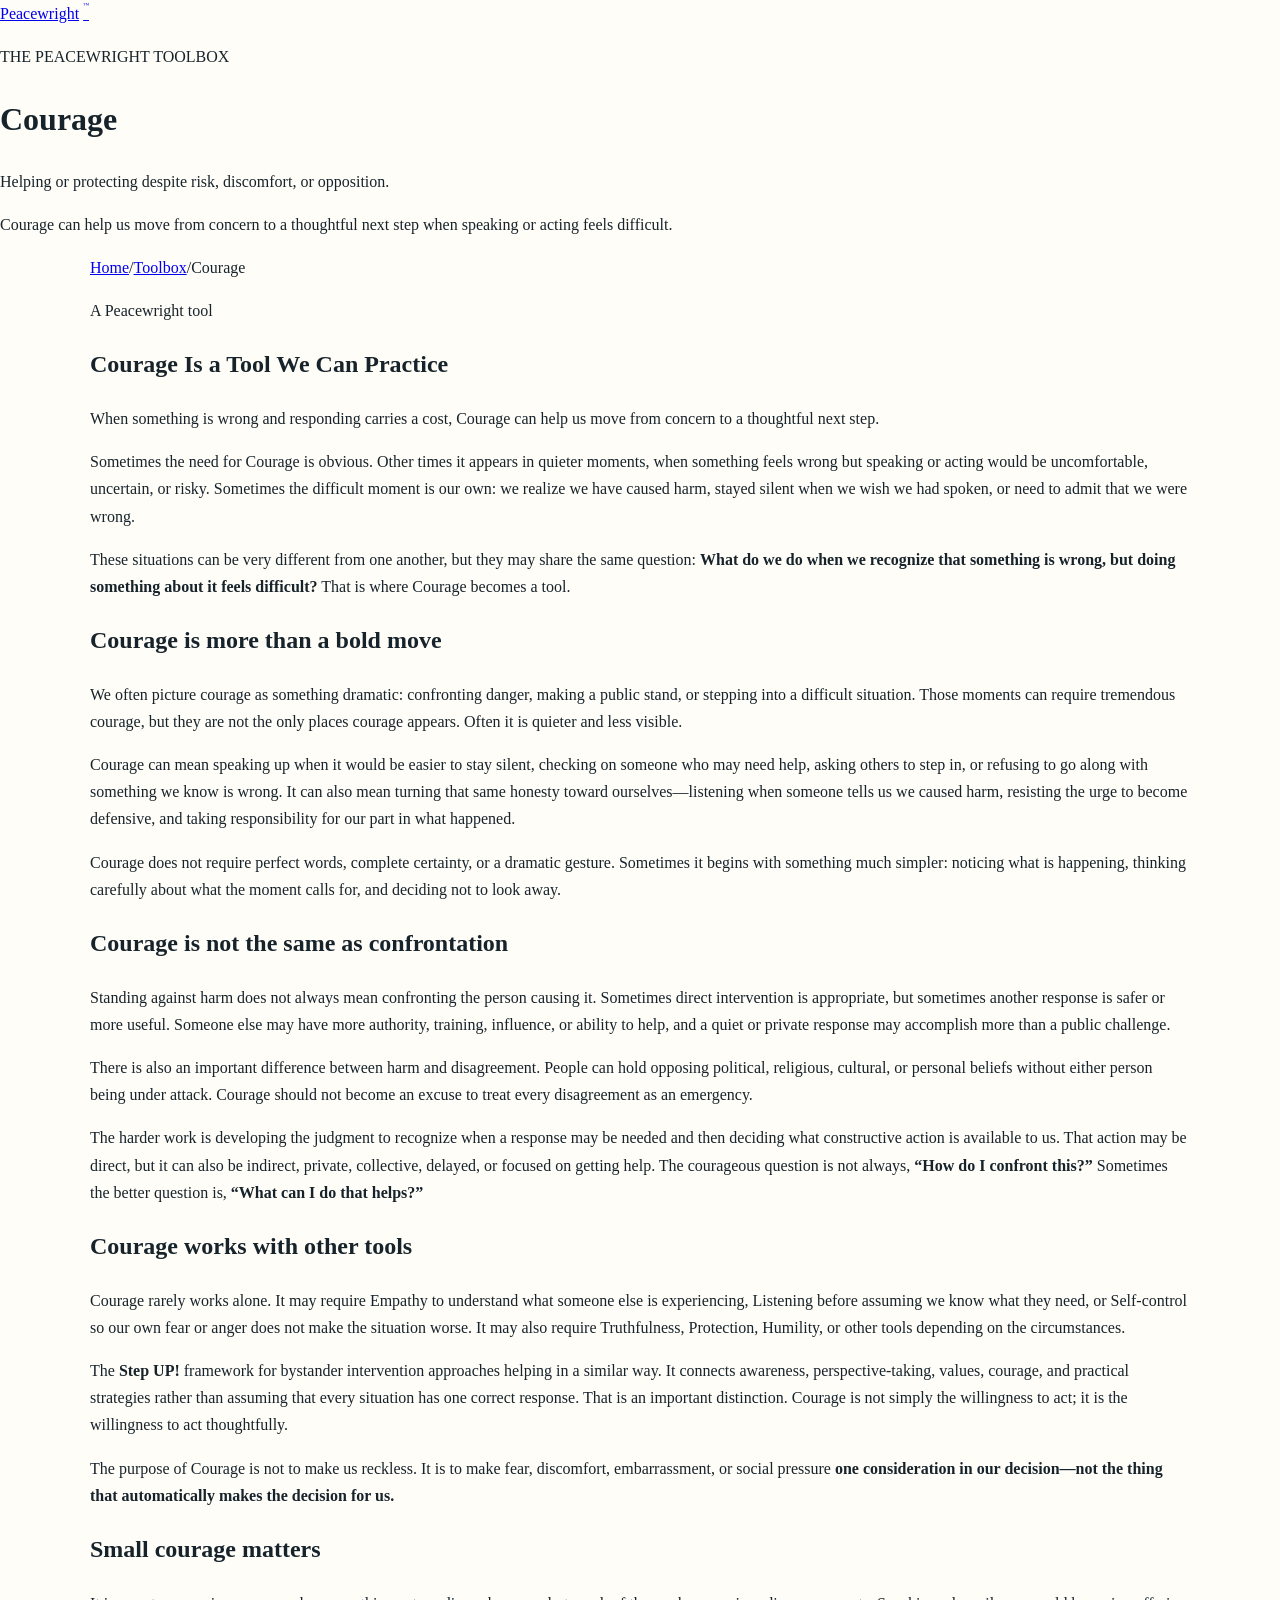
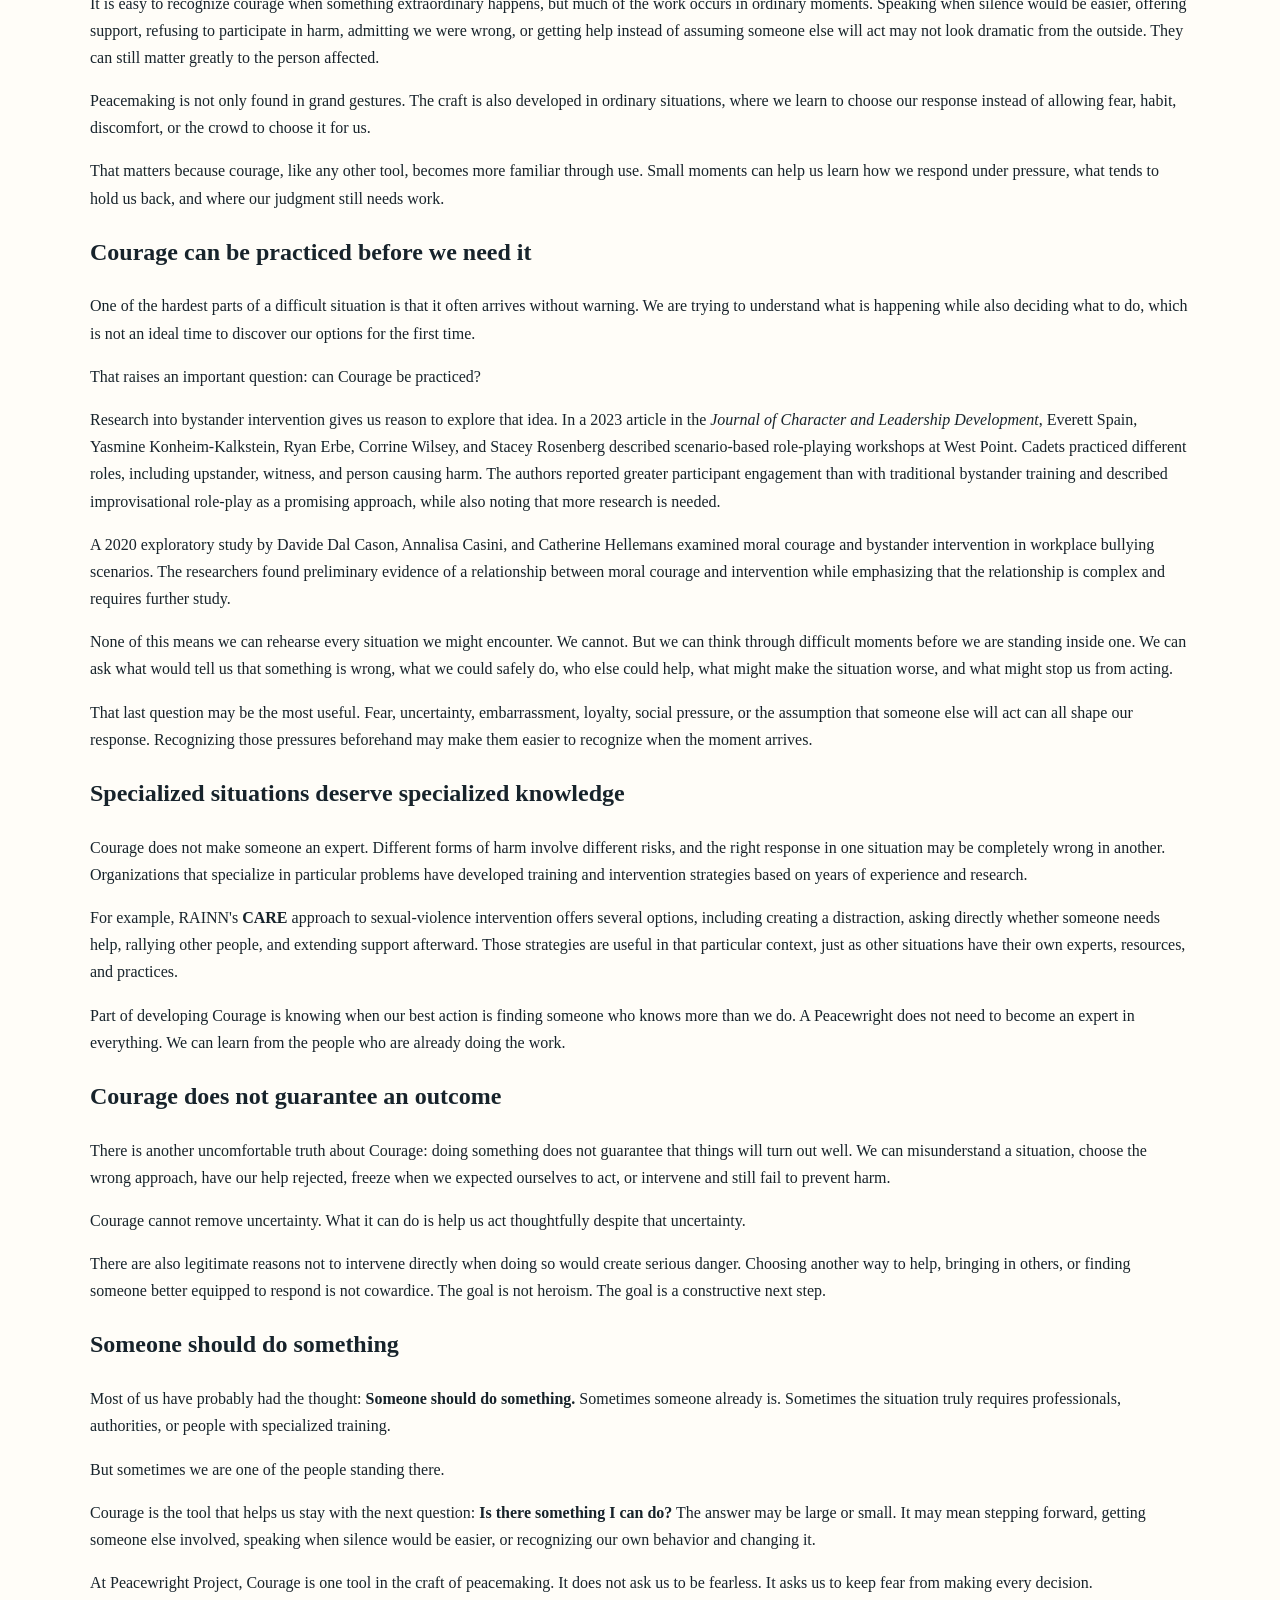
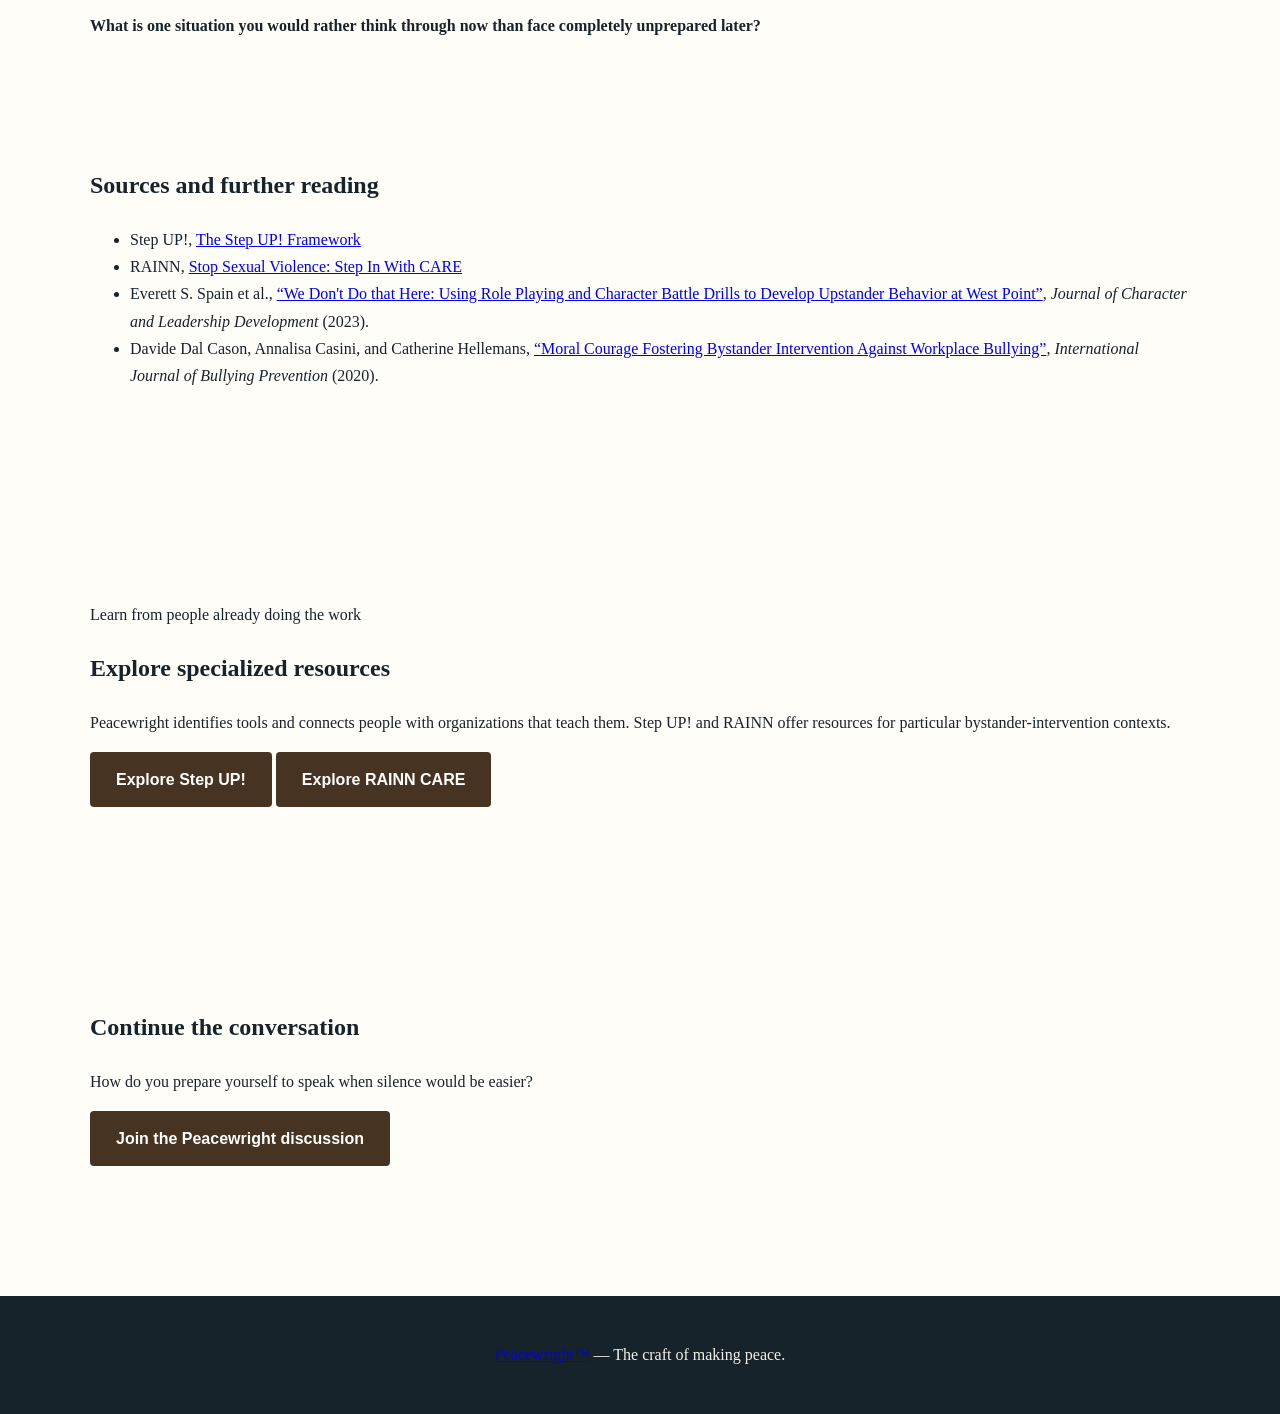
==== tools/courage/index.html @ bc04f687 "Add Courage tool page" ====
<!DOCTYPE html>
<html lang="en">
<head>
    <meta charset="UTF-8">
    <meta name="viewport" content="width=device-width, initial-scale=1.0">
    <title>Courage Is a Tool We Can Practice | Peacewright</title>
    <meta name="description" content="Explore Courage as a tool in the craft of peacemaking: how we can respond thoughtfully when doing what seems right feels difficult.">
    <link rel="stylesheet" href="../../styles.css">
    <link rel="canonical" href="https://peacewright.org/tools/courage/">
</head>
<body class="tool-page">
    <header class="tool-header">
        <a class="tool-home" href="../../" aria-label="Peacewright home">Peacewright<span class="tm">™</span></a>
        <p class="tool-kicker">THE PEACEWRIGHT TOOLBOX</p>
        <h1>Courage</h1>
        <p class="tool-definition">Helping or protecting despite risk, discomfort, or opposition.</p>
        <p class="tool-lede">Courage can help us move from concern to a thoughtful next step when speaking or acting feels difficult.</p>
    </header>

    <main class="tool-main">
        <nav class="breadcrumbs" aria-label="Breadcrumb">
            <a href="../../">Home</a><span aria-hidden="true">/</span><a href="../../#toolbox">Toolbox</a><span aria-hidden="true">/</span><span aria-current="page">Courage</span>
        </nav>

        <article class="courage-article">
            <header class="article-heading">
                <p class="eyebrow">A Peacewright tool</p>
                <h2>Courage Is a Tool We Can Practice</h2>
                <p class="article-deck">When something is wrong and responding carries a cost, Courage can help us move from concern to a thoughtful next step.</p>
            </header>

            <p>Sometimes the need for Courage is obvious. Other times it appears in quieter moments, when something feels wrong but speaking or acting would be uncomfortable, uncertain, or risky. Sometimes the difficult moment is our own: we realize we have caused harm, stayed silent when we wish we had spoken, or need to admit that we were wrong.</p>

            <p>These situations can be very different from one another, but they may share the same question: <strong>What do we do when we recognize that something is wrong, but doing something about it feels difficult?</strong> That is where Courage becomes a tool.</p>

            <h2>Courage is more than a bold move</h2>
            <p>We often picture courage as something dramatic: confronting danger, making a public stand, or stepping into a difficult situation. Those moments can require tremendous courage, but they are not the only places courage appears. Often it is quieter and less visible.</p>

            <p>Courage can mean speaking up when it would be easier to stay silent, checking on someone who may need help, asking others to step in, or refusing to go along with something we know is wrong. It can also mean turning that same honesty toward ourselves—listening when someone tells us we caused harm, resisting the urge to become defensive, and taking responsibility for our part in what happened.</p>

            <p>Courage does not require perfect words, complete certainty, or a dramatic gesture. Sometimes it begins with something much simpler: noticing what is happening, thinking carefully about what the moment calls for, and deciding not to look away.</p>

            <h2>Courage is not the same as confrontation</h2>
            <p>Standing against harm does not always mean confronting the person causing it. Sometimes direct intervention is appropriate, but sometimes another response is safer or more useful. Someone else may have more authority, training, influence, or ability to help, and a quiet or private response may accomplish more than a public challenge.</p>

            <p>There is also an important difference between harm and disagreement. People can hold opposing political, religious, cultural, or personal beliefs without either person being under attack. Courage should not become an excuse to treat every disagreement as an emergency.</p>

            <p>The harder work is developing the judgment to recognize when a response may be needed and then deciding what constructive action is available to us. That action may be direct, but it can also be indirect, private, collective, delayed, or focused on getting help. The courageous question is not always, <strong>“How do I confront this?”</strong> Sometimes the better question is, <strong>“What can I do that helps?”</strong></p>

            <h2>Courage works with other tools</h2>
            <p>Courage rarely works alone. It may require Empathy to understand what someone else is experiencing, Listening before assuming we know what they need, or Self-control so our own fear or anger does not make the situation worse. It may also require Truthfulness, Protection, Humility, or other tools depending on the circumstances.</p>

            <p>The <strong>Step UP!</strong> framework for bystander intervention approaches helping in a similar way. It connects awareness, perspective-taking, values, courage, and practical strategies rather than assuming that every situation has one correct response. That is an important distinction. Courage is not simply the willingness to act; it is the willingness to act thoughtfully.</p>

            <p>The purpose of Courage is not to make us reckless. It is to make fear, discomfort, embarrassment, or social pressure <strong>one consideration in our decision—not the thing that automatically makes the decision for us.</strong></p>

            <h2>Small courage matters</h2>
            <p>It is easy to recognize courage when something extraordinary happens, but much of the work occurs in ordinary moments. Speaking when silence would be easier, offering support, refusing to participate in harm, admitting we were wrong, or getting help instead of assuming someone else will act may not look dramatic from the outside. They can still matter greatly to the person affected.</p>

            <p>Peacemaking is not only found in grand gestures. The craft is also developed in ordinary situations, where we learn to choose our response instead of allowing fear, habit, discomfort, or the crowd to choose it for us.</p>

            <p>That matters because courage, like any other tool, becomes more familiar through use. Small moments can help us learn how we respond under pressure, what tends to hold us back, and where our judgment still needs work.</p>

            <h2>Courage can be practiced before we need it</h2>
            <p>One of the hardest parts of a difficult situation is that it often arrives without warning. We are trying to understand what is happening while also deciding what to do, which is not an ideal time to discover our options for the first time.</p>

            <p>That raises an important question: can Courage be practiced?</p>

            <p>Research into bystander intervention gives us reason to explore that idea. In a 2023 article in the <em>Journal of Character and Leadership Development</em>, Everett Spain, Yasmine Konheim-Kalkstein, Ryan Erbe, Corrine Wilsey, and Stacey Rosenberg described scenario-based role-playing workshops at West Point. Cadets practiced different roles, including upstander, witness, and person causing harm. The authors reported greater participant engagement than with traditional bystander training and described improvisational role-play as a promising approach, while also noting that more research is needed.</p>

            <p>A 2020 exploratory study by Davide Dal Cason, Annalisa Casini, and Catherine Hellemans examined moral courage and bystander intervention in workplace bullying scenarios. The researchers found preliminary evidence of a relationship between moral courage and intervention while emphasizing that the relationship is complex and requires further study.</p>

            <p>None of this means we can rehearse every situation we might encounter. We cannot. But we can think through difficult moments before we are standing inside one. We can ask what would tell us that something is wrong, what we could safely do, who else could help, what might make the situation worse, and what might stop us from acting.</p>

            <p>That last question may be the most useful. Fear, uncertainty, embarrassment, loyalty, social pressure, or the assumption that someone else will act can all shape our response. Recognizing those pressures beforehand may make them easier to recognize when the moment arrives.</p>

            <h2>Specialized situations deserve specialized knowledge</h2>
            <p>Courage does not make someone an expert. Different forms of harm involve different risks, and the right response in one situation may be completely wrong in another. Organizations that specialize in particular problems have developed training and intervention strategies based on years of experience and research.</p>

            <p>For example, RAINN's <strong>CARE</strong> approach to sexual-violence intervention offers several options, including creating a distraction, asking directly whether someone needs help, rallying other people, and extending support afterward. Those strategies are useful in that particular context, just as other situations have their own experts, resources, and practices.</p>

            <p>Part of developing Courage is knowing when our best action is finding someone who knows more than we do. A Peacewright does not need to become an expert in everything. We can learn from the people who are already doing the work.</p>

            <h2>Courage does not guarantee an outcome</h2>
            <p>There is another uncomfortable truth about Courage: doing something does not guarantee that things will turn out well. We can misunderstand a situation, choose the wrong approach, have our help rejected, freeze when we expected ourselves to act, or intervene and still fail to prevent harm.</p>

            <p>Courage cannot remove uncertainty. What it can do is help us act thoughtfully despite that uncertainty.</p>

            <p>There are also legitimate reasons not to intervene directly when doing so would create serious danger. Choosing another way to help, bringing in others, or finding someone better equipped to respond is not cowardice. The goal is not heroism. The goal is a constructive next step.</p>

            <h2>Someone should do something</h2>
            <p>Most of us have probably had the thought: <strong>Someone should do something.</strong> Sometimes someone already is. Sometimes the situation truly requires professionals, authorities, or people with specialized training.</p>

            <p>But sometimes we are one of the people standing there.</p>

            <p>Courage is the tool that helps us stay with the next question: <strong>Is there something I can do?</strong> The answer may be large or small. It may mean stepping forward, getting someone else involved, speaking when silence would be easier, or recognizing our own behavior and changing it.</p>

            <p>At Peacewright Project, Courage is one tool in the craft of peacemaking. It does not ask us to be fearless. It asks us to keep fear from making every decision.</p>

            <p class="closing-question"><strong>What is one situation you would rather think through now than face completely unprepared later?</strong></p>

            <section class="further-reading" aria-labelledby="sources-heading">
                <h2 id="sources-heading">Sources and further reading</h2>
                <ul>
                    <li>Step UP!, <a href="https://stepupprogram.org/how/the-step-up-framework/">The Step UP! Framework</a></li>
                    <li>RAINN, <a href="https://rainn.org/show-up-speak-out-step-in/stop-sexual-violence-step-in-with-care/">Stop Sexual Violence: Step In With CARE</a></li>
                    <li>Everett S. Spain et al., <a href="https://jcldusafa.org/index.php/jcld/article/view/263">“We Don't Do that Here: Using Role Playing and Character Battle Drills to Develop Upstander Behavior at West Point”</a>, <em>Journal of Character and Leadership Development</em> (2023).</li>
                    <li>Davide Dal Cason, Annalisa Casini, and Catherine Hellemans, <a href="https://research.dial.uclouvain.be/entities/publication/ced82fe0-127d-44bb-bb39-7b3b0241374c">“Moral Courage Fostering Bystander Intervention Against Workplace Bullying”</a>, <em>International Journal of Bullying Prevention</em> (2020).</li>
                </ul>
            </section>
        </article>

        <section class="learn-more" aria-labelledby="learn-more-heading">
            <p class="eyebrow">Learn from people already doing the work</p>
            <h2 id="learn-more-heading">Explore specialized resources</h2>
            <p>Peacewright identifies tools and connects people with organizations that teach them. Step UP! and RAINN offer resources for particular bystander-intervention contexts.</p>
            <div class="resource-links">
                <a class="button" href="https://stepupprogram.org/how/the-step-up-framework/" rel="noopener noreferrer">Explore Step UP!</a>
                <a class="button button-secondary" href="https://rainn.org/show-up-speak-out-step-in/stop-sexual-violence-step-in-with-care/" rel="noopener noreferrer">Explore RAINN CARE</a>
            </div>
        </section>

        <section class="continue-conversation" aria-labelledby="discussion-heading">
            <h2 id="discussion-heading">Continue the conversation</h2>
            <p>How do you prepare yourself to speak when silence would be easier?</p>
            <a class="button" href="https://www.reddit.com/r/Peacewright/" rel="noopener noreferrer">Join the Peacewright discussion</a>
        </section>
    </main>

    <footer>
        <p><a href="../../">Peacewright™</a> — The craft of making peace.</p>
    </footer>
</body>
</html>
---- styles.css ----
/* ------------------------------
   Peacewright Project
   The Craft of Making Peace
   ------------------------------ */

:root {
    --ink: #17232b;
    --cream: #f5f0e6;
    --paper: #fffdf8;
    --wood: #765536;
    --wood-dark: #463321;
    --brass: #b99a62;
    --muted: #667078;
}

* {
    box-sizing: border-box;
}

html {
    scroll-behavior: smooth;
}

body {
    margin: 0;
    font-family: Georgia, "Times New Roman", serif;
    color: var(--ink);
    background: var(--paper);
    line-height: 1.7;
}


/* HERO */

.hero {
    min-height: 620px;
    display: flex;
    align-items: center;
    justify-content: center;
    text-align: center;

    padding: 80px 24px;

    background:
        linear-gradient(
            rgba(20, 27, 31, 0.90),
            rgba(35, 32, 27, 0.92)
        ),
        linear-gradient(
            135deg,
            #25343d,
            #4a3929
        );

    color: var(--cream);
}

.hero-content {
    max-width: 900px;
}

.project-name {
    margin-bottom: 15px;
    font-family: Arial, Helvetica, sans-serif;
    font-size: 0.85rem;
    letter-spacing: 0.25em;
    color: var(--brass);
}

.hero h1 {
    margin: 0;
    font-family: Arial, Helvetica, sans-serif;
    font-size: clamp(3.5rem, 10vw, 7.5rem);
    letter-spacing: 0.04em;
    line-height: 1;
}

.tm {
    font-size: 0.18em;
    vertical-align: top;
    margin-left: 4px;
}

.tagline {
    margin: 24px 0 45px;
    font-size: clamp(1.4rem, 3vw, 2rem);
    font-style: italic;
    color: #ddd0b7;
}


/* DEFINITION */

.definition {
    max-width: 600px;
    margin: 0 auto;
    padding: 25px 30px;

    border-top: 1px solid var(--brass);
    border-bottom: 1px solid var(--brass);

    font-size: 1.1rem;
}

.definition p {
    margin: 4px 0;
}

.definition strong {
    font-size: 1.25rem;
}


/* MAIN */

main {
    width: min(1100px, 90%);
    margin: 0 auto;
}

section {
    padding: 90px 0;
}


/* INTRO */

.intro {
    max-width: 760px;
    margin: 0 auto;
    text-align: center;
}

.intro h2,
.open-project h2,
.conversation h2,
.social h2 {
    font-family: Arial, Helvetica, sans-serif;
    font-size: clamp(2rem, 5vw, 3rem);
    line-height: 1.2;
}

.intro p {
    font-size: 1.2rem;
}

.apprentices {
    margin-top: 35px;
    font-size: 1.5rem !important;
    font-style: italic;
    color: var(--wood);
}


/* THREE PILLARS */

.pillars {
    display: grid;
    grid-template-columns: repeat(3, 1fr);
    gap: 30px;

    border-top: 1px solid #ddd5c7;
    border-bottom: 1px solid #ddd5c7;
}

.pillars article {
    padding: 35px;
    background: var(--cream);
    border-top: 4px solid var(--wood);
}

.pillars h3 {
    margin-top: 0;

    font-family: Arial, Helvetica, sans-serif;
    font-size: 1.6rem;
}

.pillars p {
    margin-bottom: 0;
}


/* OPEN PROJECT */

.open-project,
.conversation,
.social {
    max-width: 760px;
    margin: 0 auto;
    text-align: center;
}

.open-project p,
.conversation p,
.social p {
    font-size: 1.15rem;
    margin-bottom: 35px;
}

.button {
    display: inline-block;

    padding: 14px 26px;

    background: var(--wood-dark);
    color: white;

    font-family: Arial, Helvetica, sans-serif;
    font-weight: bold;

    text-decoration: none;
    border-radius: 4px;

    transition: transform 0.2s ease,
                background 0.2s ease;
}

.button:hover,
.button:focus-visible {
    background: var(--wood);
    transform: translateY(-2px);
}

.button:focus-visible,
.social-links a:focus-visible {
    outline: 3px solid var(--brass);
    outline-offset: 3px;
}


/* CONVERSATION */

.conversation {
    max-width: 860px;
    padding: 65px 50px;
    background: var(--cream);
    border-top: 4px solid var(--brass);
}

.conversation .eyebrow {
    margin: 0 0 12px;
    font-family: Arial, Helvetica, sans-serif;
    font-size: 0.85rem;
    font-weight: bold;
    letter-spacing: 0.18em;
    text-transform: uppercase;
    color: var(--wood);
}

.conversation h2 {
    margin-top: 0;
}

.conversation p {
    max-width: 680px;
    margin-left: auto;
    margin-right: auto;
}


/* SOCIAL LINKS */

.social {
    padding-top: 75px;
}

.social-links {
    display: flex;
    flex-wrap: wrap;
    justify-content: center;
    gap: 12px;
    margin: 0;
    padding: 0;
    list-style: none;
}

.social-links a {
    display: inline-block;
    padding: 9px 15px;
    border: 1px solid #cfc5b4;
    border-radius: 4px;
    color: var(--wood-dark);
    font-family: Arial, Helvetica, sans-serif;
    font-size: 0.95rem;
    font-weight: bold;
    text-decoration: none;
    transition: background 0.2s ease,
                border-color 0.2s ease;
}

.social-links a:hover,
.social-links a:focus-visible {
    background: var(--cream);
    border-color: var(--wood);
}


/* FOOTER */

footer {
    margin-top: 40px;
    padding: 45px 20px;

    text-align: center;

    background: var(--ink);
    color: var(--cream);
}

footer p {
    margin: 0;
}


/* MOBILE */

@media (max-width: 750px) {

    .hero {
        min-height: 540px;
    }

    .pillars {
        grid-template-columns: 1fr;
    }

    section {
        padding: 65px 0;
    }

    .definition {
        padding: 22px 10px;
    }

    .conversation {
        padding: 50px 24px;
    }
}
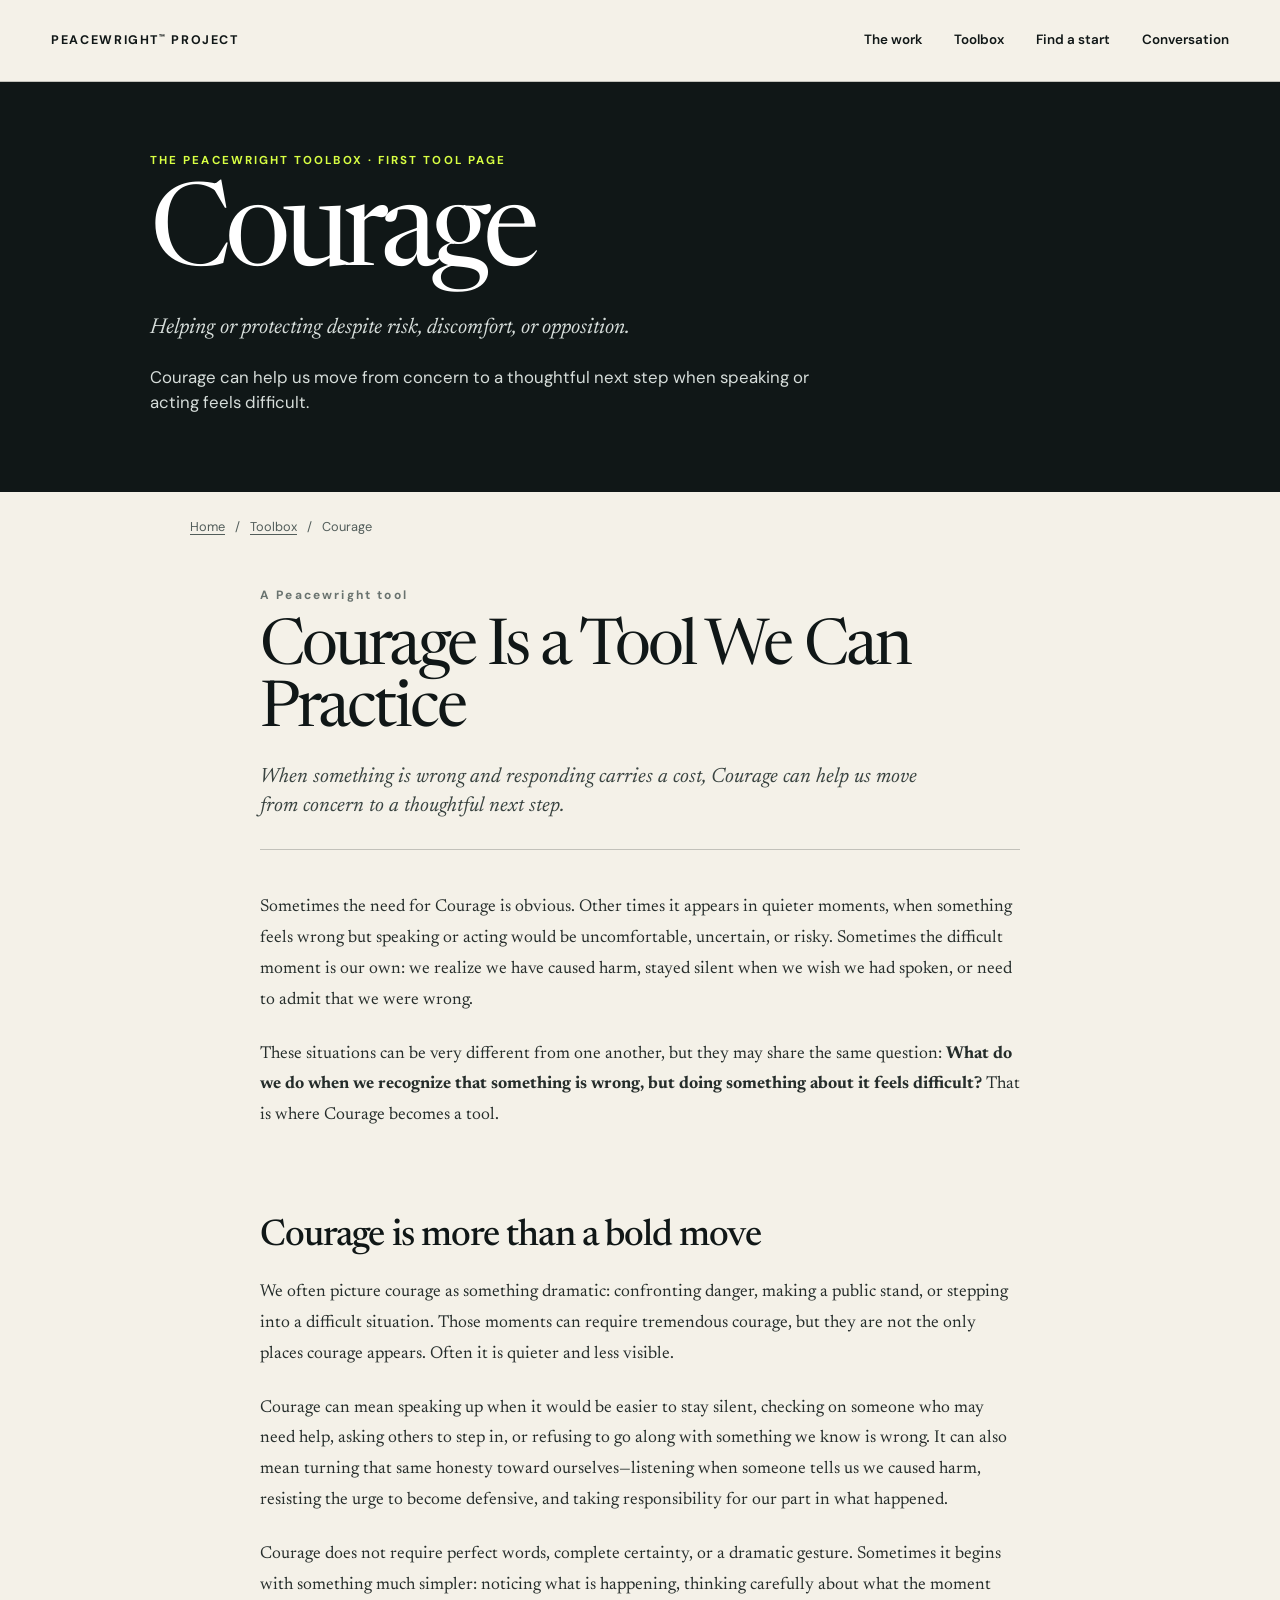
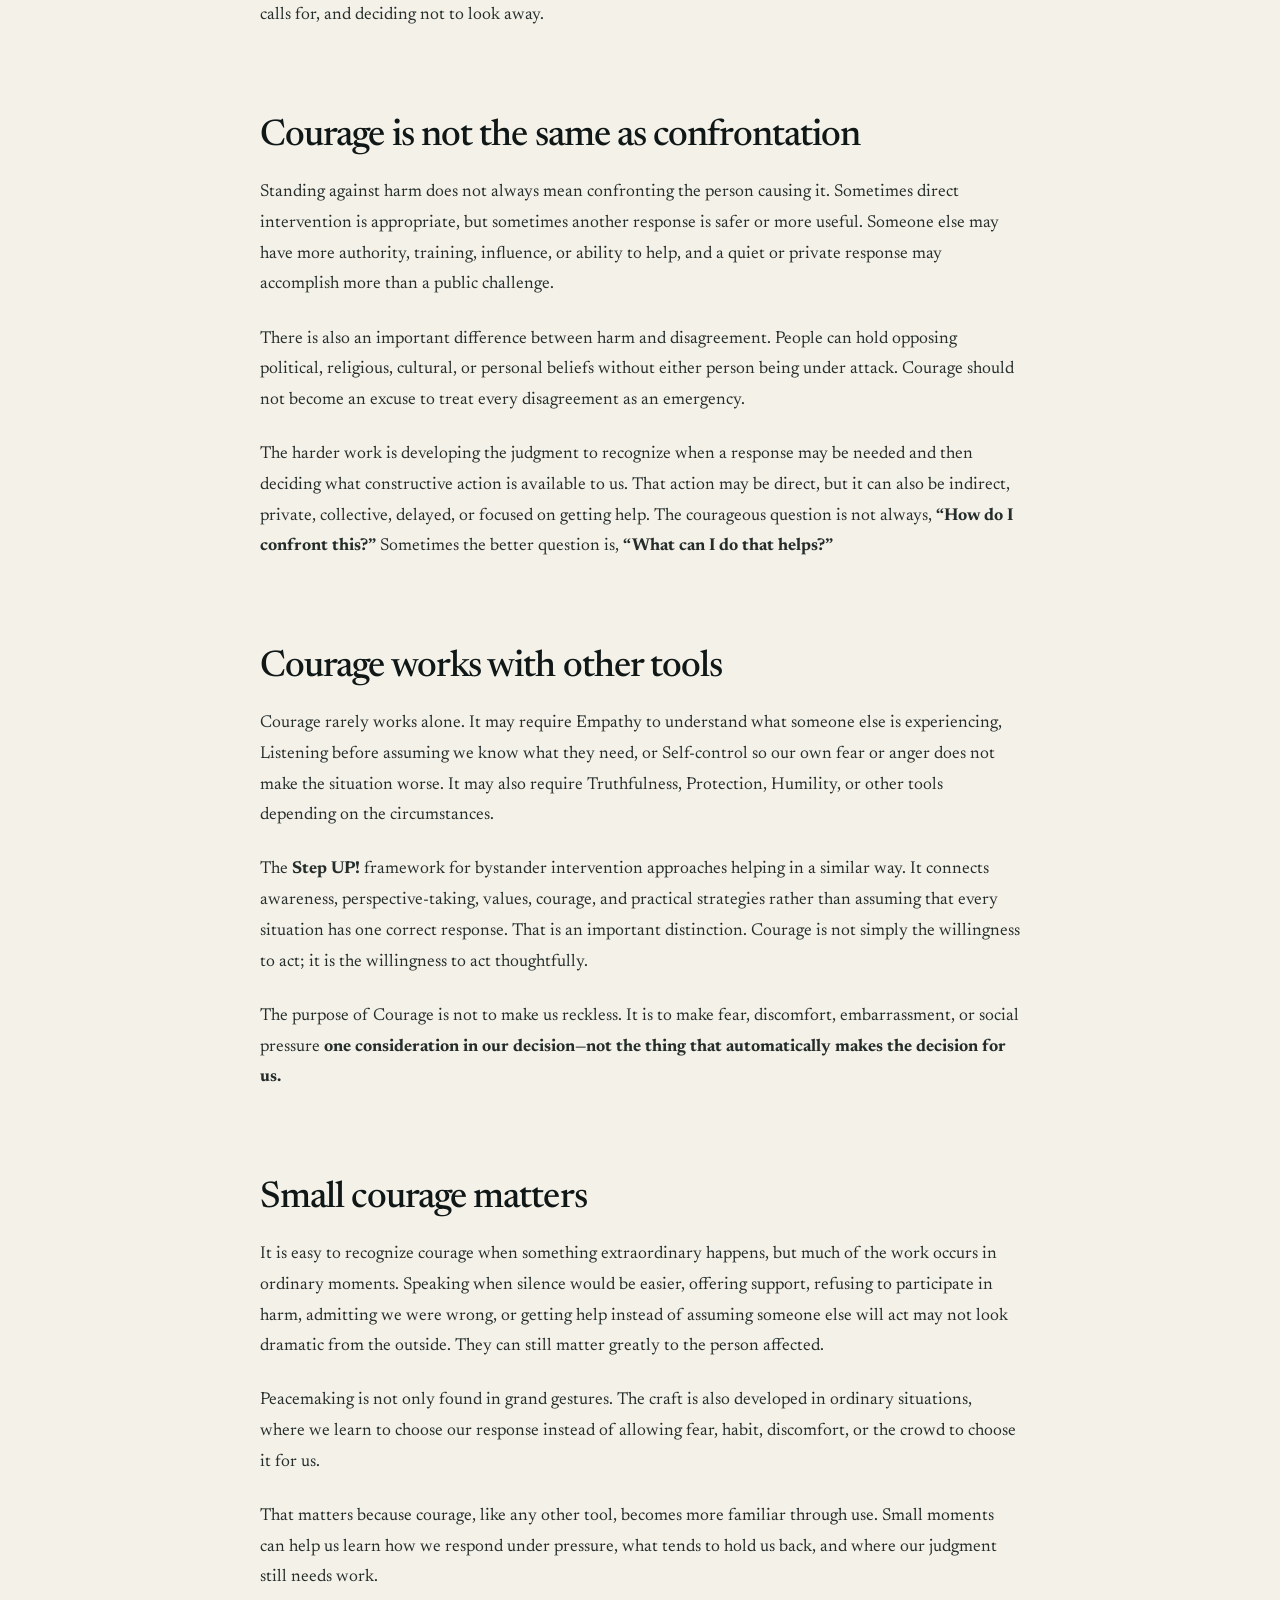
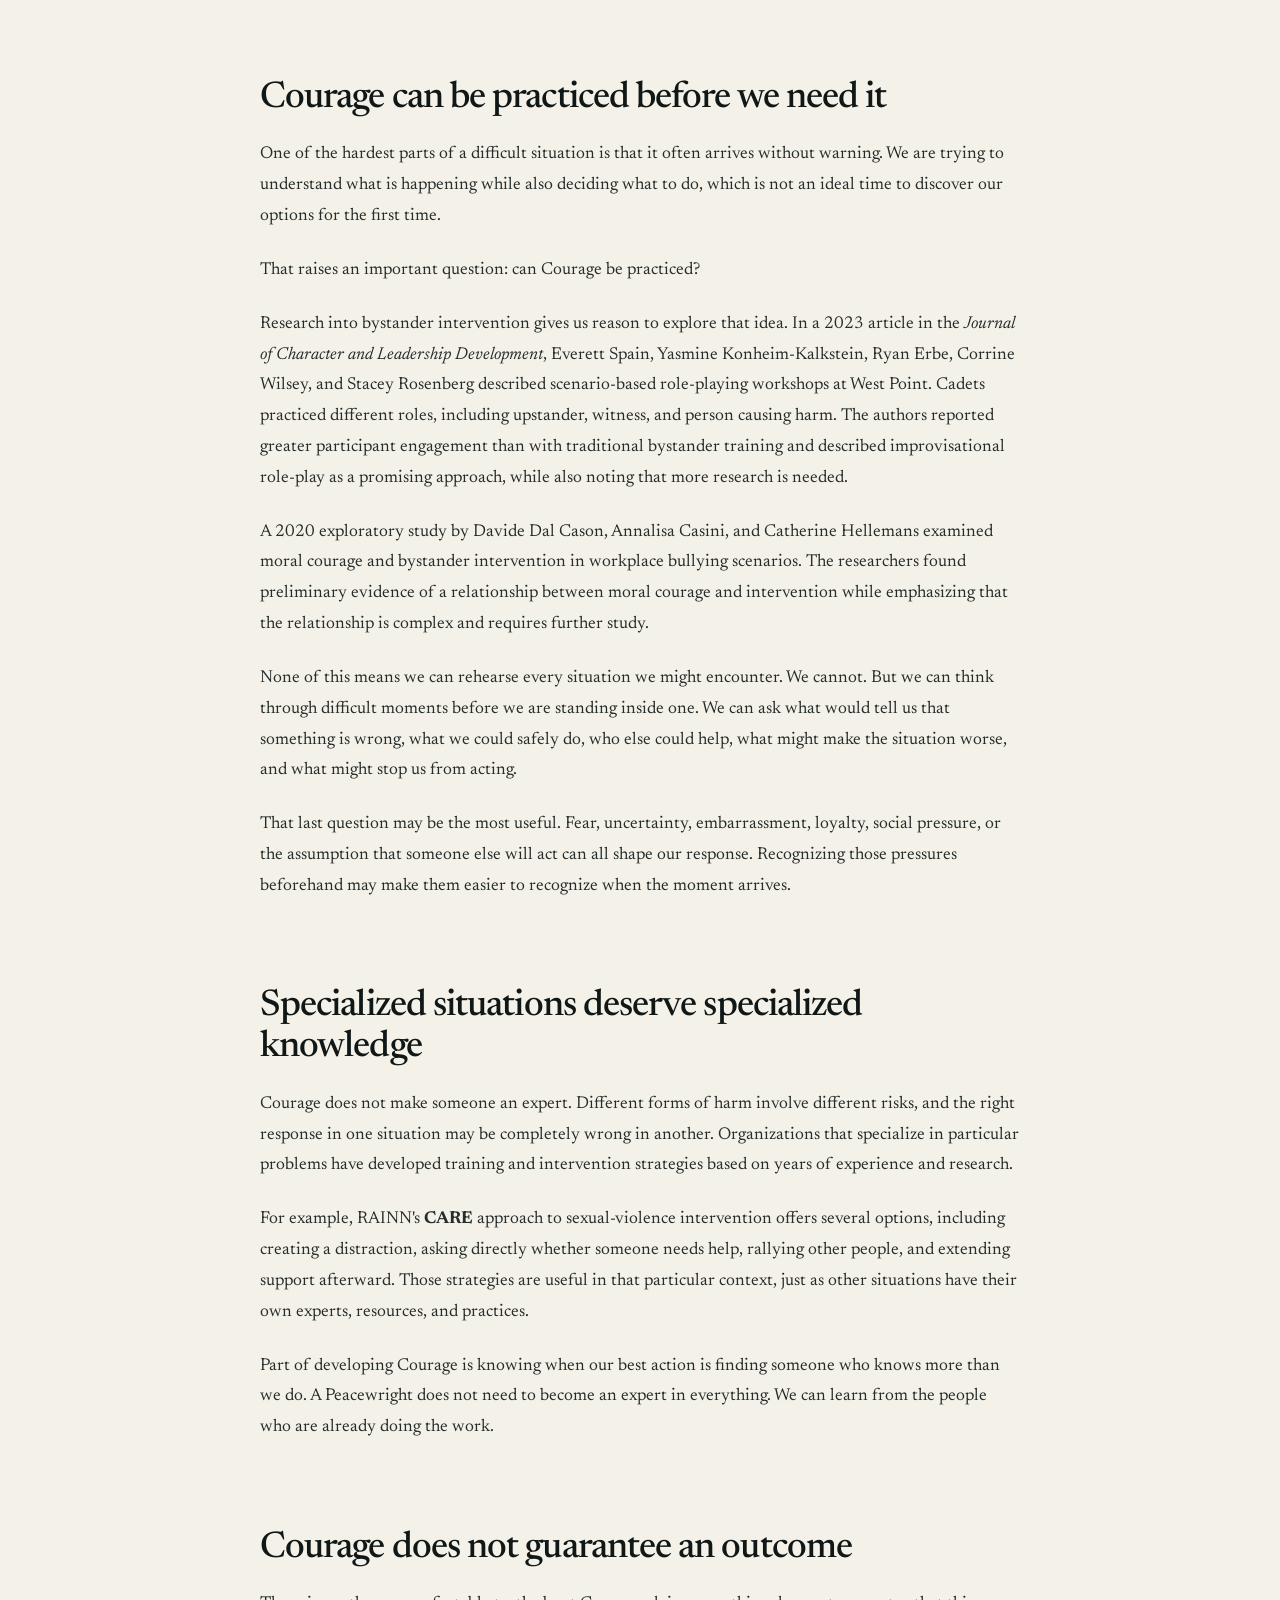
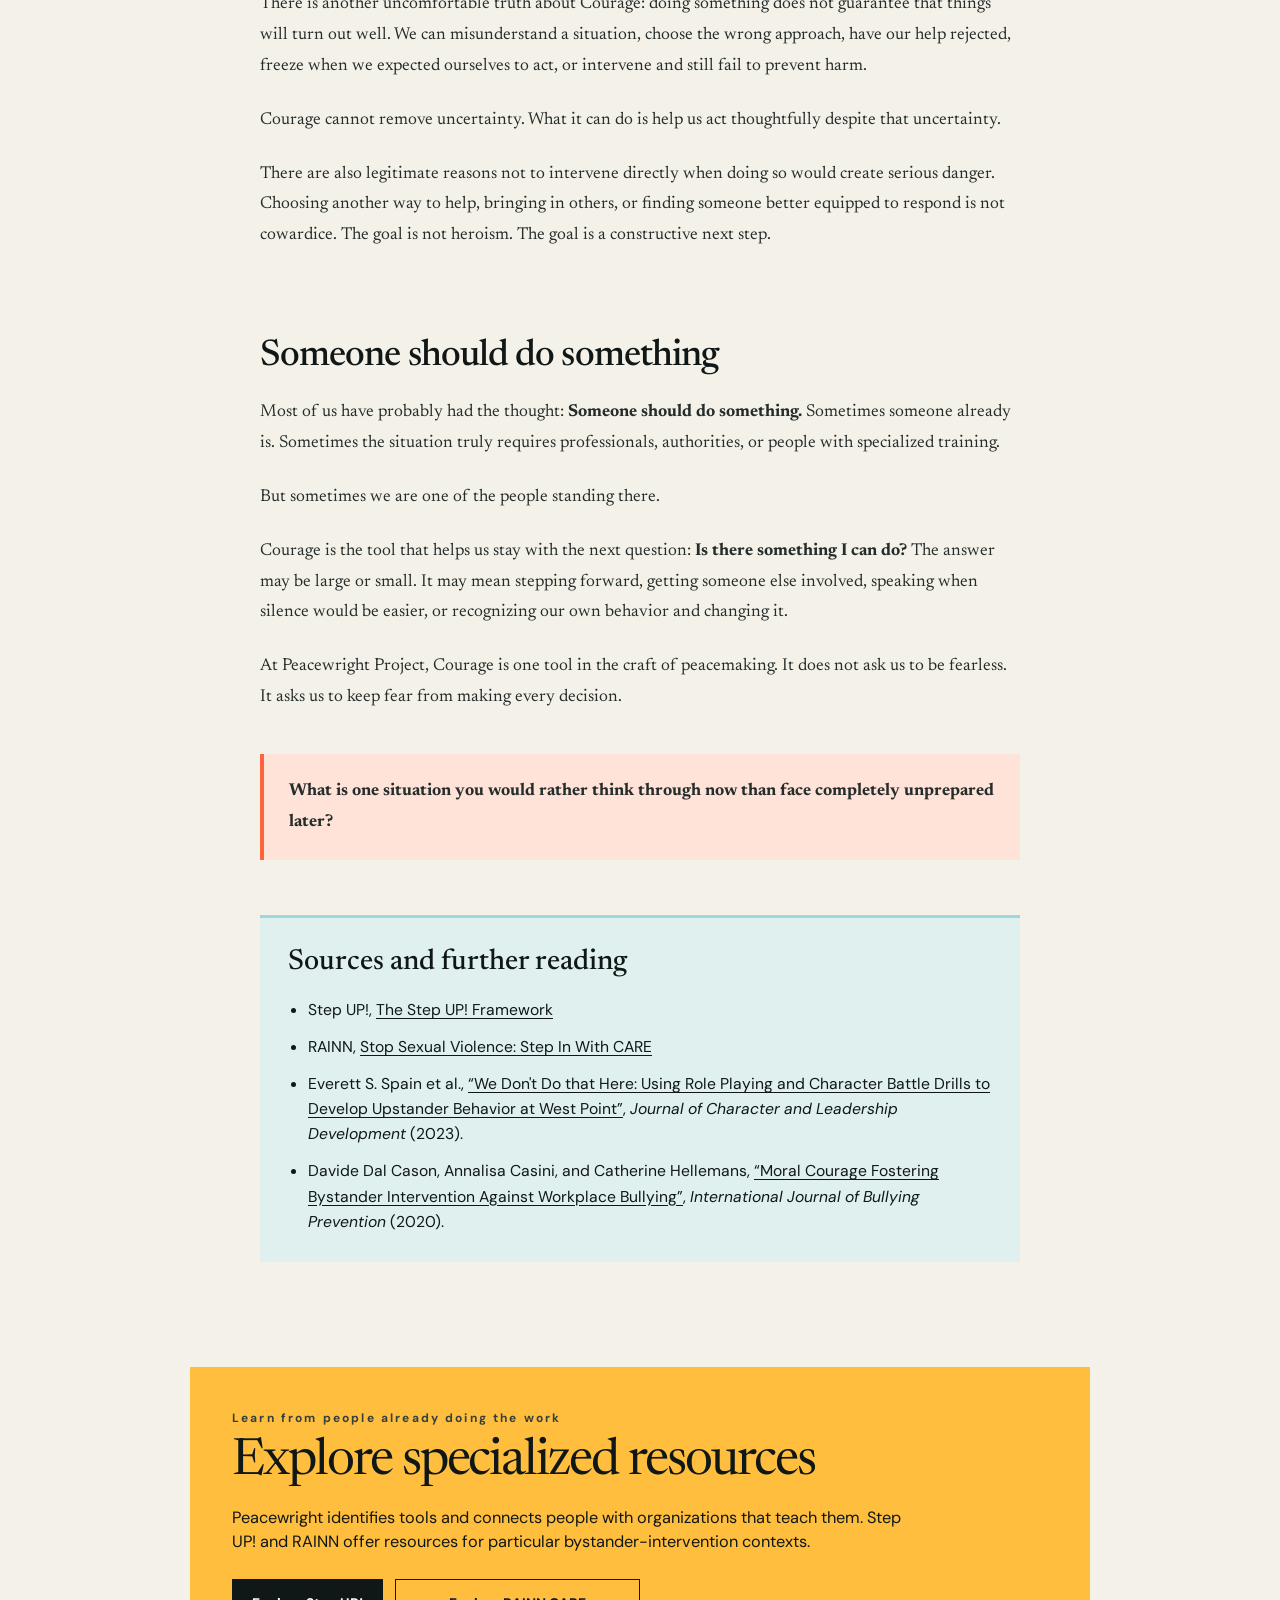
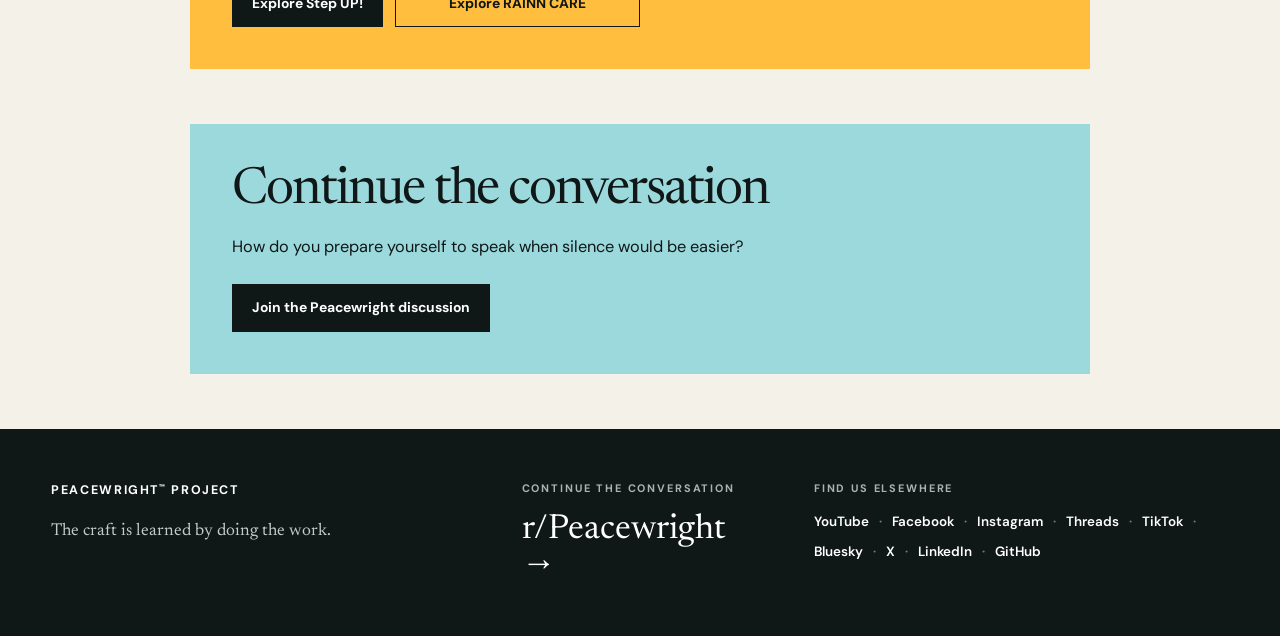
==== commit 4bb91b9d: "Overhaul Peacewright website around approved hero" ====
--- a/tools/courage/index.html
+++ b/tools/courage/index.html
@@ -5,16 +5,28 @@
     <meta name="viewport" content="width=device-width, initial-scale=1.0">
     <title>Courage Is a Tool We Can Practice | Peacewright</title>
     <meta name="description" content="Explore Courage as a tool in the craft of peacemaking: how we can respond thoughtfully when doing what seems right feels difficult.">
+    <link rel="preconnect" href="https://fonts.googleapis.com">
+    <link rel="preconnect" href="https://fonts.gstatic.com" crossorigin>
+    <link href="https://fonts.googleapis.com/css2?family=DM+Sans:wght@400;500;600;700&family=Newsreader:opsz,wght@6..72,400;6..72,500&display=swap" rel="stylesheet">
     <link rel="stylesheet" href="../../styles.css">
     <link rel="canonical" href="https://peacewright.org/tools/courage/">
 </head>
 <body class="tool-page">
+    <header class="site-header">
+        <a class="brand" href="../../" aria-label="Peacewright Project home"><span>PEACEWRIGHT<sup>™</sup> PROJECT</span></a>
+        <button class="menu" type="button" aria-expanded="false" aria-controls="nav">Menu</button>
+        <nav id="nav" aria-label="Main navigation">
+            <a href="../../#work">The work</a><a href="../../#toolbox">Toolbox</a><a href="../../#start">Find a start</a><a href="../../#workshop">Conversation</a>
+        </nav>
+    </header>
+
     <header class="tool-header">
-        <a class="tool-home" href="../../" aria-label="Peacewright home">Peacewright<span class="tm">™</span></a>
-        <p class="tool-kicker">THE PEACEWRIGHT TOOLBOX</p>
-        <h1>Courage</h1>
-        <p class="tool-definition">Helping or protecting despite risk, discomfort, or opposition.</p>
-        <p class="tool-lede">Courage can help us move from concern to a thoughtful next step when speaking or acting feels difficult.</p>
+        <div class="tool-header-inner">
+            <p class="tool-kicker">THE PEACEWRIGHT TOOLBOX · FIRST TOOL PAGE</p>
+            <h1>Courage</h1>
+            <p class="tool-definition">Helping or protecting despite risk, discomfort, or opposition.</p>
+            <p class="tool-lede">Courage can help us move from concern to a thoughtful next step when speaking or acting feels difficult.</p>
+        </div>
     </header>
 
     <main class="tool-main">
@@ -110,13 +122,13 @@
             </section>
         </article>
 
-        <section class="learn-more" aria-labelledby="learn-more-heading">
+        <section class="learn-more" id="learn-more" aria-labelledby="learn-more-heading">
             <p class="eyebrow">Learn from people already doing the work</p>
             <h2 id="learn-more-heading">Explore specialized resources</h2>
             <p>Peacewright identifies tools and connects people with organizations that teach them. Step UP! and RAINN offer resources for particular bystander-intervention contexts.</p>
             <div class="resource-links">
                 <a class="button" href="https://stepupprogram.org/how/the-step-up-framework/" rel="noopener noreferrer">Explore Step UP!</a>
-                <a class="button button-secondary" href="https://rainn.org/show-up-speak-out-step-in/stop-sexual-violence-step-in-with-care/" rel="noopener noreferrer">Explore RAINN CARE</a>
+                <a class="button secondary" href="https://rainn.org/show-up-speak-out-step-in/stop-sexual-violence-step-in-with-care/" rel="noopener noreferrer">Explore RAINN CARE</a>
             </div>
         </section>
 
@@ -128,7 +140,31 @@
     </main>
 
     <footer>
-        <p><a href="../../">Peacewright™</a> — The craft of making peace.</p>
+        <div class="footer-identity">
+            <a class="brand" href="../../"><span>PEACEWRIGHT<sup>™</sup> PROJECT</span></a>
+            <p>The craft is learned by doing the work.</p>
+        </div>
+        <div class="footer-connections">
+            <section class="footer-community" aria-labelledby="footer-community-heading">
+                <h2 id="footer-community-heading">CONTINUE THE CONVERSATION</h2>
+                <a href="https://www.reddit.com/r/Peacewright/" target="_blank" rel="noopener noreferrer">r/Peacewright →</a>
+            </section>
+            <nav class="footer-social" aria-labelledby="footer-social-heading">
+                <h2 id="footer-social-heading">FIND US ELSEWHERE</h2>
+                <div class="footer-social-links">
+                    <a href="https://youtube.com/@peacewright" target="_blank" rel="noopener noreferrer">YouTube</a>
+                    <a href="https://www.facebook.com/profile.php?id=61593421799837" target="_blank" rel="noopener noreferrer">Facebook</a>
+                    <a href="https://instagram.com/peacewrightproject" target="_blank" rel="noopener noreferrer">Instagram</a>
+                    <a href="https://threads.com/@peacewrightproject" target="_blank" rel="noopener noreferrer">Threads</a>
+                    <a href="https://tiktok.com/@peacewrightproject" target="_blank" rel="noopener noreferrer">TikTok</a>
+                    <a href="https://bsky.app/profile/peacewright.bsky.social" target="_blank" rel="noopener noreferrer">Bluesky</a>
+                    <a href="https://x.com/peacewrightorg" target="_blank" rel="noopener noreferrer">X</a>
+                    <a href="https://www.linkedin.com/company/143666035/" target="_blank" rel="noopener noreferrer">LinkedIn</a>
+                    <a href="https://github.com/peacewright/peacewright" target="_blank" rel="noopener noreferrer">GitHub</a>
+                </div>
+            </nav>
+        </div>
     </footer>
+    <script src="../../script.js"></script>
 </body>
-</html>+</html>
--- a/styles.css
+++ b/styles.css
@@ -1,339 +1,35 @@
-/* ------------------------------
-   Peacewright Project
-   The Craft of Making Peace
-   ------------------------------ */
+:root{--ink:#101717;--paper:#f4f1e8;--acid:#d8ff43;--orange:#ff633e;--blue:#9bd9dc;--line:rgba(16,23,23,.22);--serif:'Newsreader',serif;--sans:'DM Sans',sans-serif}*{box-sizing:border-box}html{scroll-behavior:smooth}body{margin:0;background:var(--paper);color:var(--ink);font-family:var(--sans);font-size:16px;line-height:1.5}a{color:inherit;text-decoration:none}button{font:inherit}.site-header{height:82px;display:flex;align-items:center;justify-content:space-between;padding:0 4vw;border-bottom:1px solid var(--line);position:relative;z-index:20;background:var(--paper)}.brand{display:flex;align-items:center;gap:12px;font-size:.78rem;font-weight:700;letter-spacing:.13em}.brand-mark{display:grid;place-items:center;width:38px;height:38px;background:var(--ink);color:var(--paper);letter-spacing:-.12em;padding-right:3px}.brand sup{font-size:.55em}.site-header nav{display:flex;gap:32px;font-size:.84rem;font-weight:600}.site-header nav a:hover{text-decoration:underline;text-underline-offset:5px}.menu{display:none;background:none;border:0}.hero{min-height:calc(100svh - 82px);background:var(--ink);color:white;display:grid;grid-template-columns:minmax(0,1.05fr) minmax(340px,.95fr);gap:4vw;padding:48px 4vw;position:relative;overflow:hidden;align-items:center}.hero:before{display:none}.hero-copy{max-width:760px;position:relative;z-index:1;padding:20px 0}.eyebrow,.section-num{font-size:.75rem;letter-spacing:.18em;font-weight:700;margin:0 0 30px}.hero .eyebrow{color:var(--acid);margin-bottom:24px}.carousel-slides{display:grid;align-items:center;min-height:340px}.hero-slide{grid-area:1/1;visibility:hidden;opacity:0;transform:translateY(12px);transition:opacity .55s ease,transform .55s ease,visibility .55s;pointer-events:none}.hero-slide.is-active{visibility:visible;opacity:1;transform:none;pointer-events:auto}.hero h1,.statement h2,.toolbox h2,.start h2,.experienced h2,.workshop h2,.deeper h2{font-family:var(--serif);font-weight:400;letter-spacing:-.055em;line-height:.91;margin:0}.hero h1{font-size:clamp(3.4rem,6.4vw,6.6rem);color:white}.hero h1 em{color:var(--acid)}em{font-style:italic}.hero-support{font-family:var(--serif);font-size:clamp(1.3rem,1.8vw,1.8rem);line-height:1.25;margin:24px 0 0;color:#d6ddda}.hero-actions{display:flex;align-items:center;gap:25px;flex-wrap:wrap;margin-top:26px}.hero .primary{background:var(--acid);color:var(--ink);border-color:var(--acid)}.hero .primary:hover{background:white;border-color:white}.hero-discussion{color:white}.hero-media{position:relative;height:min(66svh,660px);min-height:500px;max-height:660px;overflow:hidden;background:#243130}.hero-media img{display:block;width:100%;height:100%;object-fit:cover;object-position:center 48%}.hero-media:after{content:'';position:absolute;inset:0;background:linear-gradient(90deg,rgba(16,23,23,.22),transparent 36%),linear-gradient(0deg,rgba(16,23,23,.16),transparent 30%);pointer-events:none}.carousel-controls{display:flex;align-items:center;gap:13px;margin-top:38px}.carousel-arrow{display:grid;place-items:center;width:40px;height:40px;border:1px solid rgba(255,255,255,.46);color:white;background:transparent;cursor:pointer;font-size:1.6rem;line-height:1}.carousel-arrow:hover,.carousel-arrow:focus-visible{background:var(--acid);border-color:var(--acid);color:var(--ink)}.carousel-dots{display:flex;align-items:center;gap:12px;margin:0 5px}.carousel-dot{width:10px;height:10px;border:1px solid rgba(255,255,255,.8);border-radius:50%;background:transparent;padding:0;cursor:pointer}.carousel-dot.is-active{background:var(--acid);border-color:var(--acid);transform:scale(1.18)}.carousel-pause{background:none;border:0;color:#e1e5e3;margin-left:auto;font-size:.875rem;cursor:pointer;text-decoration:underline;text-underline-offset:4px}.carousel-pause:hover{color:var(--acid)}.hero button:focus-visible,.hero a:focus-visible{outline:2px solid var(--acid);outline-offset:4px}.statement{background:var(--ink);color:white;padding:8vw 8vw;display:grid;grid-template-columns:.45fr 1.3fr .7fr;gap:4vw;align-items:end}.statement h2{font-size:clamp(3.5rem,6vw,6.5rem)}.statement p:last-child{font-size:1.15rem;color:#cbd0cd;margin:0}.pathways{background:var(--ink);color:white;padding:0 4vw 7vw}.path-scale{display:flex;align-items:center;gap:18px;font-size:.67rem;letter-spacing:.16em;color:#a9b0ad;margin-bottom:24px}.path-scale div{height:1px;background:#53605d;flex:1}.path-grid{display:grid;grid-template-columns:repeat(4,1fr);border:1px solid #39423f}.path-card{min-height:320px;padding:25px;border-right:1px solid #39423f;display:flex;flex-direction:column;transition:.25s;background:transparent;outline:none}.path-card:last-child{border:0}.path-card>span{font-size:.7rem;color:#929b98}.path-card h3{font-family:var(--serif);font-weight:400;font-size:2rem;line-height:1.05;margin:auto 0 25px}.path-card p{font-size:.86rem;color:#aeb6b3;margin:0;opacity:0;transform:translateY(6px);transition:.25s}.path-card:hover,.path-card:focus,.path-card.active{background:var(--acid);color:var(--ink);transform:translateY(-9px)}.path-card:hover p,.path-card:focus p,.path-card.active p{color:var(--ink);opacity:1;transform:none}.path-note{text-align:center;font-family:var(--serif);font-size:1.4rem;margin:50px auto 0;color:#9fa8a5}.path-note strong{color:white}.toolbox{padding:8vw 4vw}.toolbox-head{display:grid;grid-template-columns:1.2fr .7fr;gap:8vw;align-items:end;margin-bottom:70px}.toolbox h2,.start h2,.workshop h2,.deeper h2{font-size:clamp(3.6rem,6vw,6.6rem)}.toolbox-head>p{font-size:1.1rem;max-width:480px}.tools{border-top:1px solid var(--ink)}.tool{width:100%;display:grid;grid-template-columns:80px 1fr auto;border:0;border-bottom:1px solid var(--ink);background:transparent;text-align:left;align-items:center;padding:18px 6px;font-family:var(--serif);font-size:clamp(2rem,4vw,4.5rem);cursor:pointer}.tool span{font:700 .7rem var(--sans)}.tool b{font:400 2rem var(--sans)}.tool:hover,.tool.selected{background:var(--blue);padding-left:18px;padding-right:18px}.tool-readout{margin-top:28px;display:grid;grid-template-columns:140px 1fr auto;gap:24px;align-items:center;background:var(--ink);color:white;padding:25px}.tool-readout span{font-size:.65rem;letter-spacing:.16em}.tool-readout p{font-family:var(--serif);font-size:1.35rem;margin:0}.tool-readout a{color:var(--acid);font-weight:700}.start{padding:8vw 4vw;background:#ffbe3d}.start-intro{max-width:1050px}.start-intro>p:last-child{font-size:1.15rem;max-width:560px;margin:35px 0 55px}.start h2 em{color:var(--ink)}.start-options{display:grid;grid-template-columns:repeat(3,1fr);border:1px solid var(--ink)}.start-options article{padding:28px;min-height:260px;border-right:1px solid var(--ink)}.start-options article:last-child{border:0}.start-options span,.discussion-stack span,.shelves span{font-size:.65rem;letter-spacing:.15em;font-weight:700}.start-options h3{font-family:var(--serif);font-size:2rem;line-height:1.05;margin:70px 0 14px}.start-options p{font-size:.9rem}.outside-work{margin-top:28px;background:var(--paper);padding:35px;display:flex;align-items:center;justify-content:space-between;gap:50px}.outside-work h3{font-family:var(--serif);font-size:2.2rem;margin:5px 0}.outside-work p{max-width:700px;margin-bottom:0}.outside-work .eyebrow{margin:0}.secondary{background:transparent;min-width:245px}.secondary:hover{background:var(--ink);color:white}.experienced{background:var(--orange);padding:7vw 8vw;display:grid;grid-template-columns:.4fr 1fr}.experience-kicker{writing-mode:vertical-rl;font-size:.73rem;letter-spacing:.2em;font-weight:700}.experienced h2{font-size:clamp(4rem,7vw,7.2rem)}.experienced h2 em{color:var(--paper)}.experienced p{font-size:1.1rem;max-width:630px;margin:32px 0}.light{background:var(--paper)}.light:hover{background:var(--ink);color:white}.workshop{padding:8vw 4vw;background:var(--paper);display:grid;grid-template-columns:.8fr 1fr;gap:9vw}.workshop-copy>p:nth-of-type(2){font-size:1.1rem;max-width:520px;margin:35px 0}.discussion-stack{display:flex;flex-direction:column;justify-content:center}.discussion-stack article{padding:30px;border-top:1px solid var(--ink);transition:.2s}.discussion-stack article:last-child{border-bottom:1px solid var(--ink)}.discussion-stack article:hover{background:var(--acid);padding-left:40px}.discussion-stack h3{font-family:var(--serif);font-size:1.9rem;line-height:1.1;margin:25px 0 8px}.discussion-stack p{font-size:.85rem;margin:0}.deeper{padding:8vw 4vw;background:var(--blue)}.deeper-heading{display:grid;grid-template-columns:1fr .5fr;gap:7vw;align-items:end}.deeper-heading p{font-size:1.1rem}.shelves{display:grid;grid-template-columns:repeat(3,1fr);margin-top:65px;border-top:1px solid var(--ink);border-bottom:1px solid var(--ink)}.shelves article{padding:25px;min-height:230px;border-right:1px solid var(--ink)}.shelves article:last-child{border:0}.shelves h3{font-family:var(--serif);font-size:2rem;line-height:1.08;margin-top:75px}footer{background:var(--ink);color:white;padding:45px 4vw;display:grid;grid-template-columns:1fr 1fr 1fr;align-items:center}footer p{text-align:center;color:#abb3b0}footer>div{display:flex;justify-content:flex-end;gap:25px;font-size:.82rem}footer .brand-mark{background:white;color:var(--ink)}.toast{position:fixed;bottom:25px;left:50%;transform:translate(-50%,120px);background:white;color:var(--ink);border:1px solid var(--ink);padding:14px 20px;z-index:50;box-shadow:8px 8px 0 var(--ink);transition:.3s}.toast.show{transform:translate(-50%,0)}
+@media(max-width:850px){.site-header{height:70px;padding:0 20px}.menu{display:block;font-weight:700}.site-header nav{display:none;position:absolute;top:70px;left:0;right:0;background:var(--paper);padding:25px;flex-direction:column;border-bottom:1px solid var(--ink)}.site-header nav.open{display:flex}.hero{grid-template-columns:1fr;padding:65px 20px 30px}.hero h1{font-size:clamp(4rem,18vw,6.7rem)}.hero-lede{font-size:1.06rem}.reel{justify-self:stretch;width:100%;aspect-ratio:16/11}.definition{grid-column:1}.statement{grid-template-columns:1fr;padding:80px 20px}.pathways{padding:0 20px 70px}.path-grid{grid-template-columns:1fr}.path-card{min-height:210px;border-right:0;border-bottom:1px solid #39423f}.path-card:hover,.path-card:focus,.path-card.active{transform:none}.path-card p{opacity:1;transform:none}.toolbox,.start,.deeper{padding:80px 20px}.toolbox-head,.deeper-heading{grid-template-columns:1fr;gap:30px}.tool-readout{grid-template-columns:1fr}.tool{grid-template-columns:45px 1fr auto}.start-options{grid-template-columns:1fr}.start-options article{border-right:0;border-bottom:1px solid var(--ink);min-height:auto}.start-options h3{margin-top:40px}.outside-work{align-items:flex-start;flex-direction:column}.experienced{grid-template-columns:1fr;padding:80px 20px}.experience-kicker{writing-mode:initial;margin-bottom:40px}.workshop{grid-template-columns:1fr;padding:80px 20px}.shelves{grid-template-columns:1fr}.shelves article{border-right:0;border-bottom:1px solid var(--ink)}footer{grid-template-columns:1fr;gap:30px;text-align:center}footer .brand{justify-content:center}footer>div{justify-content:center}footer p{margin:0}}
+@media(prefers-reduced-motion:reduce){html{scroll-behavior:auto}*{transition:none!important}}
 
-:root {
-    --ink: #17232b;
-    --cream: #f5f0e6;
-    --paper: #fffdf8;
-    --wood: #765536;
-    --wood-dark: #463321;
-    --brass: #b99a62;
-    --muted: #667078;
-}
+/* Footer connections */
+footer{padding:52px 4vw;grid-template-columns:minmax(240px,.7fr) minmax(0,1.3fr);gap:7vw;align-items:start}
+.footer-identity{display:flex;flex-direction:column;align-items:flex-start;gap:20px}
+.footer-identity p{color:#c4cbc8;margin:0;font-family:var(--serif);font-size:1.08rem;text-align:left}
+.footer-connections{display:grid;grid-template-columns:minmax(210px,.55fr) minmax(300px,1fr);gap:5vw;font-size:1rem}
+.footer-connections h2{margin:0 0 16px;font:700 .68rem/1.4 var(--sans);letter-spacing:.17em;color:#abb3b0}
+.footer-community>a{display:inline-block;color:var(--acid);font-family:var(--serif);font-size:clamp(1.65rem,2.7vw,2.4rem);line-height:1.05}
+.footer-social-links{display:flex;flex-wrap:wrap;justify-content:flex-start;gap:10px 0}
+.footer-social-links a{font-size:.84rem;font-weight:600;white-space:nowrap}
+.footer-social-links a:not(:last-child)::after{content:'·';display:inline-block;margin:0 10px;color:#737d79}
+.footer-community>a:hover,.footer-social-links a:hover{text-decoration:underline;text-decoration-thickness:2px;text-underline-offset:5px}
+.footer-community>a:focus-visible,.footer-social-links a:focus-visible,.footer-identity .brand:focus-visible{outline:2px solid var(--acid);outline-offset:5px}
+.footer-community>a:focus-visible{text-decoration:none}
+@media(max-width:850px){footer{grid-template-columns:1fr;gap:38px;padding:50px 20px;text-align:left}.footer-identity{align-items:flex-start}.footer-connections{grid-template-columns:1fr;gap:34px}.footer-social-links{justify-content:flex-start}footer .brand{justify-content:flex-start}}
 
-* {
-    box-sizing: border-box;
-}
+@media(max-width:850px){.hero{display:flex;flex-direction:column;align-items:stretch;gap:0;min-height:calc(100svh - 70px);padding:0}.hero-media{order:-1;width:100%;height:34svh;min-height:230px;max-height:310px}.hero-media img{object-position:center 43%}.hero-media:after{background:linear-gradient(0deg,rgba(16,23,23,.26),transparent 38%)}.hero-copy{padding:27px 20px 24px}.hero .eyebrow{font-size:.7rem;margin-bottom:15px}.carousel-slides{min-height:255px;align-items:start}.hero h1{font-size:clamp(2.55rem,10.5vw,4.2rem);line-height:.93}.hero-support{font-size:1.32rem;margin-top:18px}.hero-actions{gap:14px;margin-top:23px}.hero-actions .button{padding:12px 15px}.hero-actions .text-link{font-size:.84rem}.carousel-controls{margin-top:23px;gap:10px}.carousel-arrow{width:36px;height:36px}.carousel-pause{margin-left:auto}}
 
-html {
-    scroll-behavior: smooth;
-}
+/* Shared buttons and links */
+.button{display:inline-flex;align-items:center;justify-content:center;gap:10px;min-height:48px;padding:12px 19px;border:1px solid var(--ink);background:var(--ink);color:white;font:700 .87rem/1.2 var(--sans);text-decoration:none;transition:background .2s,color .2s,border-color .2s,transform .2s}.button:hover{transform:translateY(-2px)}.button:focus-visible,.text-link:focus-visible,.tool:focus-visible,.feature-link:focus-visible,.site-header a:focus-visible,.menu:focus-visible,.footer-social-links a:focus-visible,.footer-community>a:focus-visible{outline:3px solid var(--orange);outline-offset:4px}.text-link{font-weight:600;text-underline-offset:5px}.text-link:hover{text-decoration:underline}.primary{background:var(--acid);border-color:var(--acid);color:var(--ink)}.primary:hover{background:white;border-color:white;color:var(--ink)}.secondary{background:transparent;color:var(--ink)}.secondary:hover{background:var(--ink);color:white}.light{background:var(--paper);color:var(--ink)}.light:hover{background:var(--ink);color:white}
+.site-header nav a:focus-visible{outline:2px solid var(--orange);outline-offset:5px}.carousel-dots button:focus-visible,.carousel-arrow:focus-visible,.carousel-pause:focus-visible{outline:2px solid var(--acid);outline-offset:4px}
+.path-card:focus-visible{outline:2px solid var(--acid);outline-offset:4px}
+.feature-link{display:grid;grid-template-columns:160px 1fr 30px;align-items:center;gap:22px;margin-top:55px;padding:28px 0;border-top:1px solid var(--ink);border-bottom:1px solid var(--ink);transition:padding .2s,background .2s}.feature-link:hover{padding-left:20px;padding-right:20px;background:rgba(255,255,255,.22)}.feature-link span{font-size:.68rem;letter-spacing:.14em;font-weight:700}.feature-link strong{font:400 clamp(1.7rem,3.2vw,2.8rem)/1.05 var(--serif)}.feature-link b{font-size:1.35rem}
 
-body {
-    margin: 0;
-    font-family: Georgia, "Times New Roman", serif;
-    color: var(--ink);
-    background: var(--paper);
-    line-height: 1.7;
-}
+/* Courage tool page */
+.tool-page{background:var(--paper)}.tool-page .site-header{position:sticky;top:0}.tool-header{padding:70px 4vw 76px;background:var(--ink);color:white}.tool-header-inner{max-width:980px;margin:0 auto}.tool-kicker{margin:0 0 18px;color:var(--acid);font-size:.72rem;font-weight:700;letter-spacing:.18em}.tool-header h1{margin:0;font:400 clamp(4rem,9vw,7.5rem)/.9 var(--serif);letter-spacing:-.06em}.tool-definition{max-width:650px;margin:22px 0 0;color:#d6ddda;font:italic 1.35rem/1.4 var(--serif)}.tool-lede{max-width:660px;margin:22px 0 0;font-size:1.05rem;color:#d6ddda}.tool-main{width:min(900px,90%);margin:0 auto}.breadcrumbs{display:flex;flex-wrap:wrap;gap:10px;margin:25px 0;color:#525d5a;font-size:.8rem}.breadcrumbs a{text-decoration:underline;text-underline-offset:3px}.courage-article{max-width:760px;margin:30px auto 0;padding:20px 0 50px}.article-heading{margin-bottom:42px;padding-bottom:28px;border-bottom:1px solid var(--line)}.article-heading .eyebrow{color:#69736f;margin:0 0 14px}.article-heading h2{margin:0;font:400 clamp(2.5rem,5vw,4.1rem)/.98 var(--serif);letter-spacing:-.045em}.article-deck{max-width:680px;margin:20px 0 0;color:#394340;font:italic 1.3rem/1.4 var(--serif)}.courage-article>p{margin:0 0 1.35em;font:400 1.08rem/1.78 var(--serif);color:#252d2b}.courage-article>h2{margin:2.3em 0 .55em;font:500 clamp(1.8rem,3vw,2.3rem)/1.12 var(--serif);letter-spacing:-.025em}.courage-article strong{font-weight:700}.closing-question{margin:2.4em 0!important;padding:22px 25px;border-left:4px solid var(--orange);background:#ffe2d8;font-weight:600!important}.further-reading{margin-top:55px;padding:28px;background:#dff0ef;border-top:3px solid var(--blue)}.further-reading h2{margin:0 0 18px;font:500 1.8rem/1.15 var(--serif)}.further-reading ul{margin:0;padding-left:1.25rem}.further-reading li{margin:0 0 12px;font:400 .98rem/1.6 var(--sans)}.further-reading li:last-child{margin-bottom:0}.further-reading a{text-decoration:underline;text-underline-offset:3px}.learn-more,.continue-conversation{margin:55px 0;padding:42px;background:#ffbe3d}.learn-more .eyebrow{margin:0 0 10px;color:#35403d}.learn-more h2,.continue-conversation h2{margin:0;font:400 clamp(2.2rem,4vw,3.6rem)/1 var(--serif);letter-spacing:-.04em}.learn-more>p:not(.eyebrow),.continue-conversation>p{max-width:680px;margin:18px 0 24px;font-size:1.02rem}.resource-links{display:flex;flex-wrap:wrap;gap:12px}.continue-conversation{background:var(--blue)}.tool-page footer a{color:white}.tool-page footer{margin-top:0}
+@media(max-width:850px){.feature-link{grid-template-columns:1fr 25px;gap:12px}.feature-link span{grid-column:1/-1}.feature-link strong{font-size:2rem}.tool-header{padding:58px 22px 60px}.tool-main{width:calc(100% - 40px)}.courage-article{margin-top:20px}.article-heading h2{font-size:2.8rem}.courage-article>p{font-size:1.02rem}.learn-more,.continue-conversation{padding:30px 24px}}
+@media(prefers-reduced-motion:reduce){.button:hover,.feature-link:hover{transform:none;padding-left:0;padding-right:0}}
 
-
-/* HERO */
-
-.hero {
-    min-height: 620px;
-    display: flex;
-    align-items: center;
-    justify-content: center;
-    text-align: center;
-
-    padding: 80px 24px;
-
-    background:
-        linear-gradient(
-            rgba(20, 27, 31, 0.90),
-            rgba(35, 32, 27, 0.92)
-        ),
-        linear-gradient(
-            135deg,
-            #25343d,
-            #4a3929
-        );
-
-    color: var(--cream);
-}
-
-.hero-content {
-    max-width: 900px;
-}
-
-.project-name {
-    margin-bottom: 15px;
-    font-family: Arial, Helvetica, sans-serif;
-    font-size: 0.85rem;
-    letter-spacing: 0.25em;
-    color: var(--brass);
-}
-
-.hero h1 {
-    margin: 0;
-    font-family: Arial, Helvetica, sans-serif;
-    font-size: clamp(3.5rem, 10vw, 7.5rem);
-    letter-spacing: 0.04em;
-    line-height: 1;
-}
-
-.tm {
-    font-size: 0.18em;
-    vertical-align: top;
-    margin-left: 4px;
-}
-
-.tagline {
-    margin: 24px 0 45px;
-    font-size: clamp(1.4rem, 3vw, 2rem);
-    font-style: italic;
-    color: #ddd0b7;
-}
-
-
-/* DEFINITION */
-
-.definition {
-    max-width: 600px;
-    margin: 0 auto;
-    padding: 25px 30px;
-
-    border-top: 1px solid var(--brass);
-    border-bottom: 1px solid var(--brass);
-
-    font-size: 1.1rem;
-}
-
-.definition p {
-    margin: 4px 0;
-}
-
-.definition strong {
-    font-size: 1.25rem;
-}
-
-
-/* MAIN */
-
-main {
-    width: min(1100px, 90%);
-    margin: 0 auto;
-}
-
-section {
-    padding: 90px 0;
-}
-
-
-/* INTRO */
-
-.intro {
-    max-width: 760px;
-    margin: 0 auto;
-    text-align: center;
-}
-
-.intro h2,
-.open-project h2,
-.conversation h2,
-.social h2 {
-    font-family: Arial, Helvetica, sans-serif;
-    font-size: clamp(2rem, 5vw, 3rem);
-    line-height: 1.2;
-}
-
-.intro p {
-    font-size: 1.2rem;
-}
-
-.apprentices {
-    margin-top: 35px;
-    font-size: 1.5rem !important;
-    font-style: italic;
-    color: var(--wood);
-}
-
-
-/* THREE PILLARS */
-
-.pillars {
-    display: grid;
-    grid-template-columns: repeat(3, 1fr);
-    gap: 30px;
-
-    border-top: 1px solid #ddd5c7;
-    border-bottom: 1px solid #ddd5c7;
-}
-
-.pillars article {
-    padding: 35px;
-    background: var(--cream);
-    border-top: 4px solid var(--wood);
-}
-
-.pillars h3 {
-    margin-top: 0;
-
-    font-family: Arial, Helvetica, sans-serif;
-    font-size: 1.6rem;
-}
-
-.pillars p {
-    margin-bottom: 0;
-}
-
-
-/* OPEN PROJECT */
-
-.open-project,
-.conversation,
-.social {
-    max-width: 760px;
-    margin: 0 auto;
-    text-align: center;
-}
-
-.open-project p,
-.conversation p,
-.social p {
-    font-size: 1.15rem;
-    margin-bottom: 35px;
-}
-
-.button {
-    display: inline-block;
-
-    padding: 14px 26px;
-
-    background: var(--wood-dark);
-    color: white;
-
-    font-family: Arial, Helvetica, sans-serif;
-    font-weight: bold;
-
-    text-decoration: none;
-    border-radius: 4px;
-
-    transition: transform 0.2s ease,
-                background 0.2s ease;
-}
-
-.button:hover,
-.button:focus-visible {
-    background: var(--wood);
-    transform: translateY(-2px);
-}
-
-.button:focus-visible,
-.social-links a:focus-visible {
-    outline: 3px solid var(--brass);
-    outline-offset: 3px;
-}
-
-
-/* CONVERSATION */
-
-.conversation {
-    max-width: 860px;
-    padding: 65px 50px;
-    background: var(--cream);
-    border-top: 4px solid var(--brass);
-}
-
-.conversation .eyebrow {
-    margin: 0 0 12px;
-    font-family: Arial, Helvetica, sans-serif;
-    font-size: 0.85rem;
-    font-weight: bold;
-    letter-spacing: 0.18em;
-    text-transform: uppercase;
-    color: var(--wood);
-}
-
-.conversation h2 {
-    margin-top: 0;
-}
-
-.conversation p {
-    max-width: 680px;
-    margin-left: auto;
-    margin-right: auto;
-}
-
-
-/* SOCIAL LINKS */
-
-.social {
-    padding-top: 75px;
-}
-
-.social-links {
-    display: flex;
-    flex-wrap: wrap;
-    justify-content: center;
-    gap: 12px;
-    margin: 0;
-    padding: 0;
-    list-style: none;
-}
-
-.social-links a {
-    display: inline-block;
-    padding: 9px 15px;
-    border: 1px solid #cfc5b4;
-    border-radius: 4px;
-    color: var(--wood-dark);
-    font-family: Arial, Helvetica, sans-serif;
-    font-size: 0.95rem;
-    font-weight: bold;
-    text-decoration: none;
-    transition: background 0.2s ease,
-                border-color 0.2s ease;
-}
-
-.social-links a:hover,
-.social-links a:focus-visible {
-    background: var(--cream);
-    border-color: var(--wood);
-}
-
-
-/* FOOTER */
-
-footer {
-    margin-top: 40px;
-    padding: 45px 20px;
-
-    text-align: center;
-
-    background: var(--ink);
-    color: var(--cream);
-}
-
-footer p {
-    margin: 0;
-}
-
-
-/* MOBILE */
-
-@media (max-width: 750px) {
-
-    .hero {
-        min-height: 540px;
-    }
-
-    .pillars {
-        grid-template-columns: 1fr;
-    }
-
-    section {
-        padding: 65px 0;
-    }
-
-    .definition {
-        padding: 22px 10px;
-    }
-
-    .conversation {
-        padding: 50px 24px;
-    }
-}
+/* Keep all pathway descriptions available without hover or focus. */
+.path-card p{opacity:1;transform:none}.path-card:hover p,.path-card:focus p,.path-card.active p{opacity:1;transform:none}
+@media(max-width:850px){.hero-media img{object-position:center 32%}}
